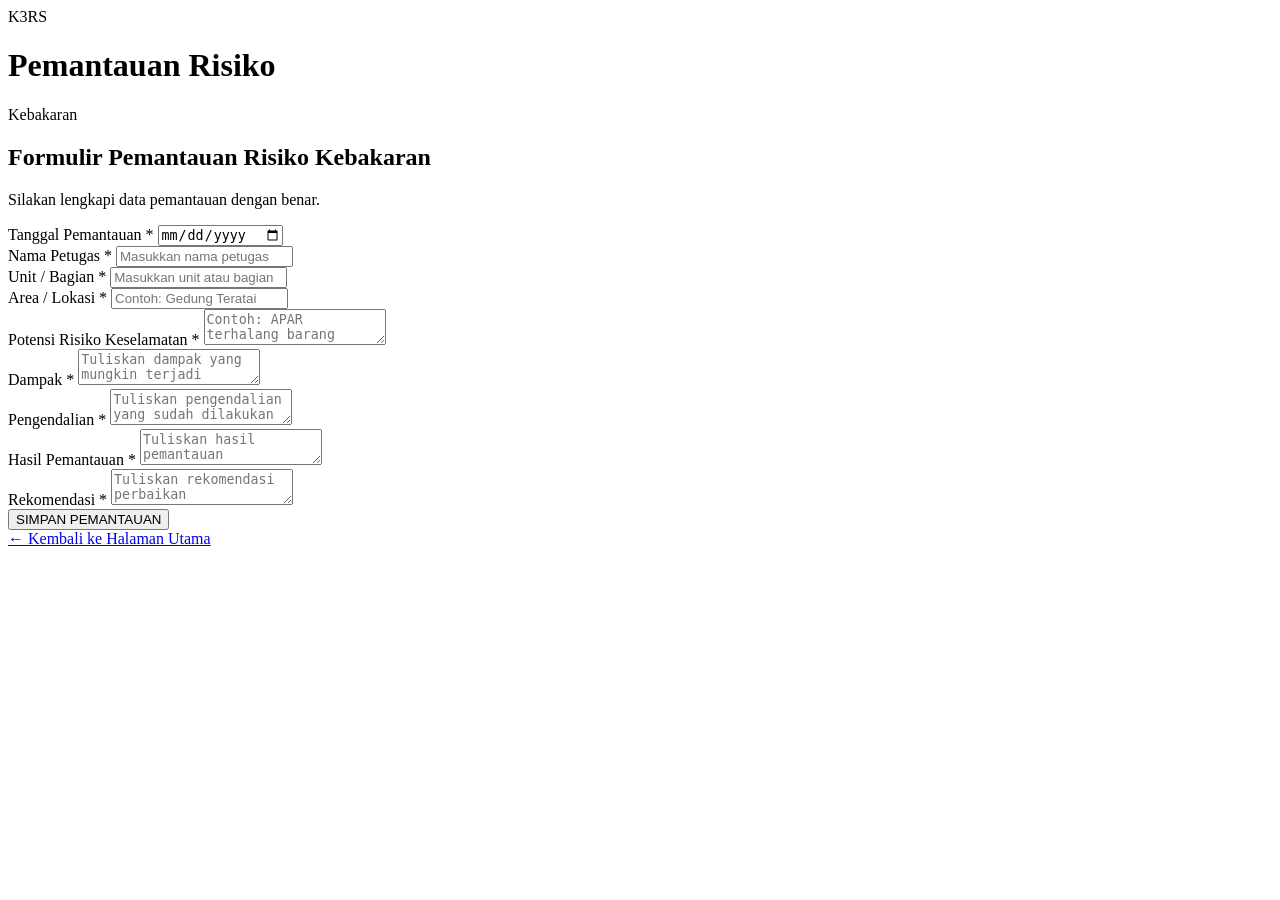
==== kebakaran.html @ 6cdf7993 "first commit" ====
<!DOCTYPE html>
<html lang="id">

<head>

    <meta charset="UTF-8">

    <meta name="viewport"
          content="width=device-width, initial-scale=1.0">

    <title>Pemantauan Risiko Kebakaran K3RS</title>

    <link rel="stylesheet" href="style.css">

</head>


<body>

<header class="header">

    <div class="header-content">

        <div class="logo">
            K3RS
        </div>

        <div>

            <h1>
                Pemantauan Risiko
            </h1>

            <p>
                Kebakaran
            </p>

        </div>

    </div>

</header>


<main class="form-container">

    <div class="form-card">

        <h2>
            Formulir Pemantauan Risiko Kebakaran
        </h2>

        <p class="form-description">
            Silakan lengkapi data pemantauan dengan benar.
        </p>


        <form onsubmit="simpanPemantauan(event)">


            <div class="form-group">

                <label>
                    Tanggal Pemantauan *
                </label>

                <input
                    type="date"
                    id="tanggal"
                    required>

            </div>


            <div class="form-group">

                <label>
                    Nama Petugas *
                </label>

                <input
                    type="text"
                    id="petugas"
                    placeholder="Masukkan nama petugas"
                    required>

            </div>


            <div class="form-group">

                <label>
                    Unit / Bagian *
                </label>

                <input
                    type="text"
                    id="unit"
                    placeholder="Masukkan unit atau bagian"
                    required>

            </div>


            <div class="form-group">

                <label>
                    Area / Lokasi *
                </label>

                <input
                    type="text"
                    id="lokasi"
                    placeholder="Contoh: Gedung Teratai"
                    required>

            </div>


            <div class="form-group">

                <label>
                    Potensi Risiko Keselamatan *
                </label>

                <textarea
                    id="risiko"
                    placeholder="Contoh: APAR terhalang barang"
                    required></textarea>

            </div>


            <div class="form-group">

                <label>
                    Dampak *
                </label>

                <textarea
                    id="dampak"
                    placeholder="Tuliskan dampak yang mungkin terjadi"
                    required></textarea>

            </div>


            <div class="form-group">

                <label>
                    Pengendalian *
                </label>

                <textarea
                    id="pengendalian"
                    placeholder="Tuliskan pengendalian yang sudah dilakukan"
                    required></textarea>

            </div>


            <div class="form-group">

                <label>
                    Hasil Pemantauan *
                </label>

                <textarea
                    id="hasil"
                    placeholder="Tuliskan hasil pemantauan"
                    required></textarea>

            </div>


            <div class="form-group">

                <label>
                    Rekomendasi *
                </label>

                <textarea
                    id="rekomendasi"
                    placeholder="Tuliskan rekomendasi perbaikan"
                    required></textarea>

            </div>


            <button
                type="submit"
                class="btn-submit">

                SIMPAN PEMANTAUAN

            </button>


        </form>


        <a
            href="index.html"
            class="btn-back">

            ← Kembali ke Halaman Utama

        </a>


    </div>

</main>


<script src="form-handler.js"></script>
<script>
  function simpanPemantauan(event) {
    event.preventDefault();
    kirimData("Kebakaran");
  }
</script>


</body>

</html>
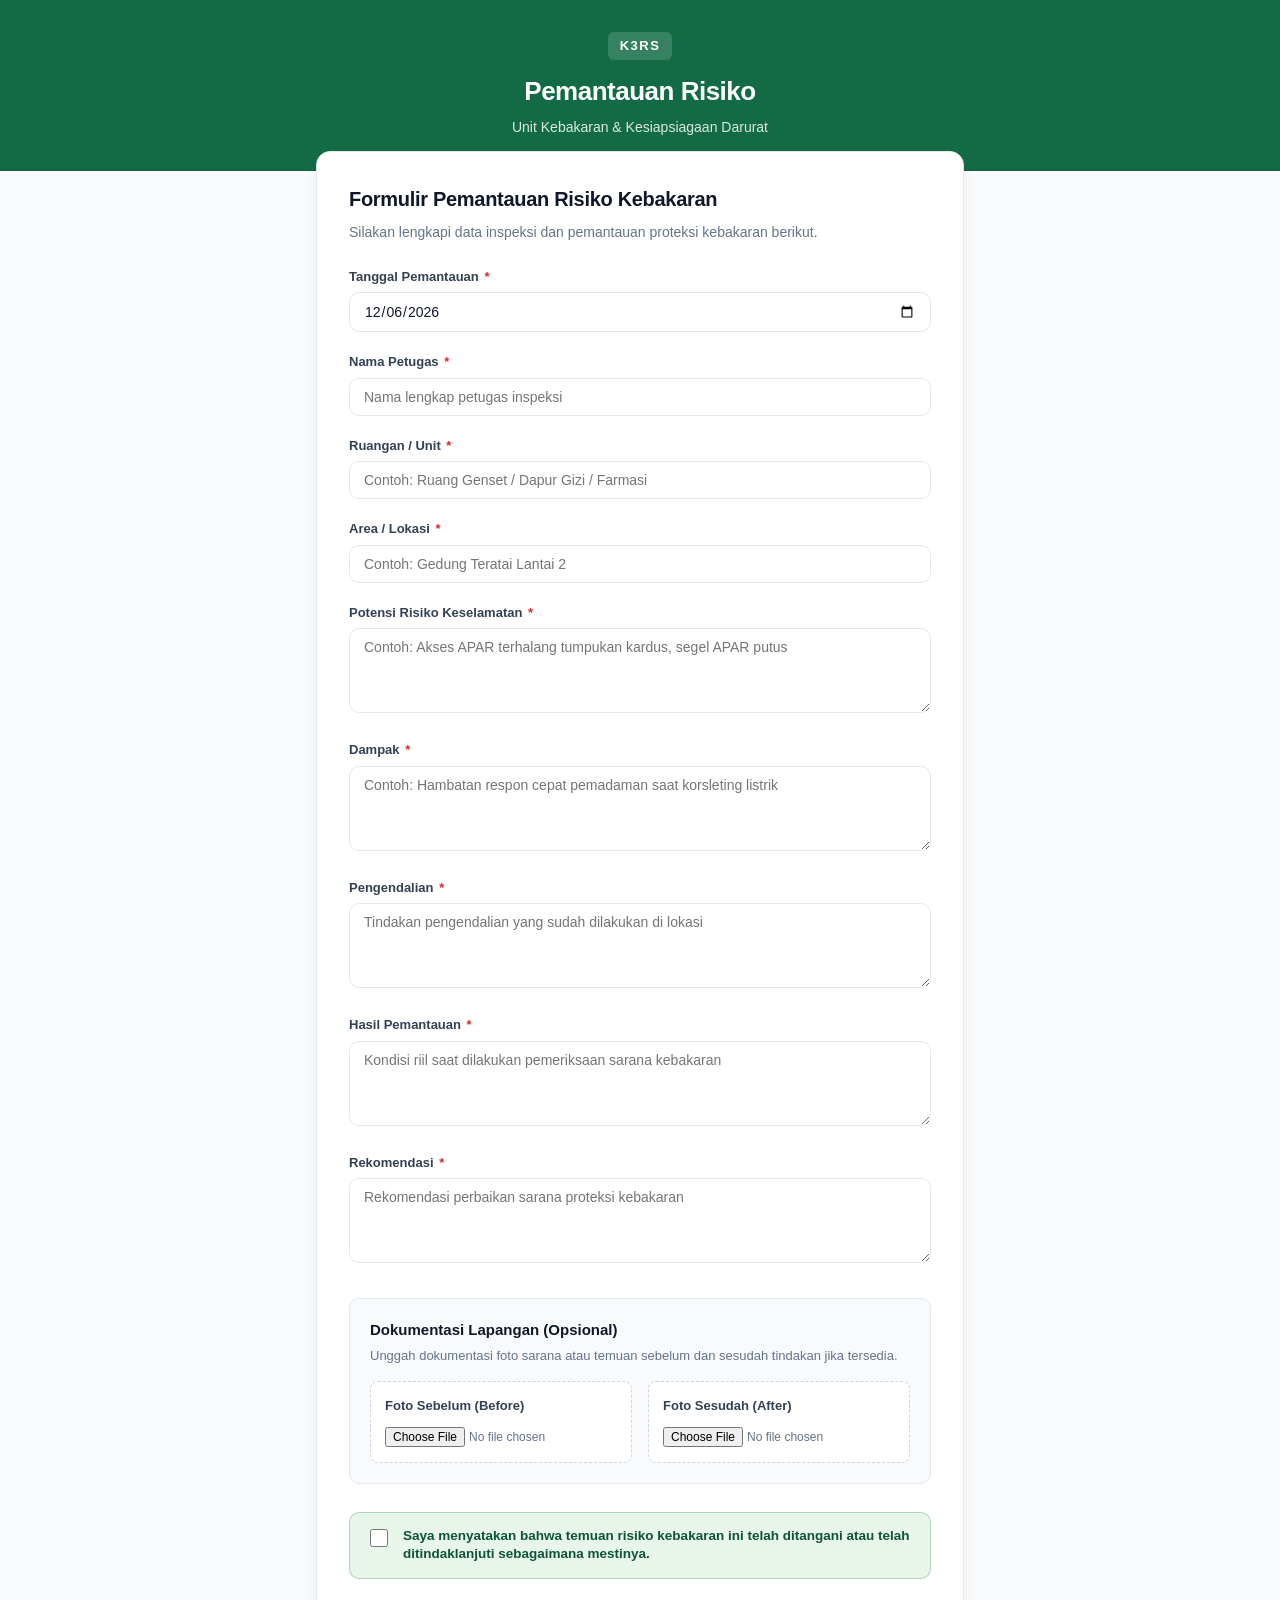
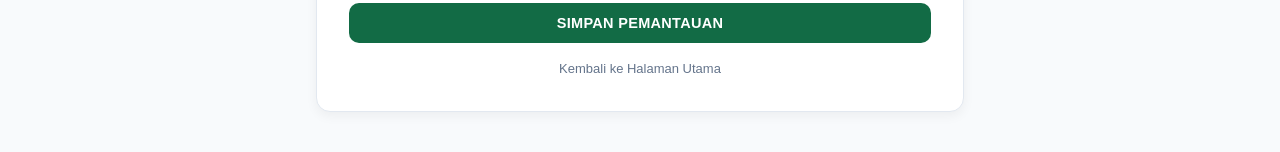
==== commit 1e8e4af1: "new validation request" ====
--- a/kebakaran.html
+++ b/kebakaran.html
@@ -1,227 +1,110 @@
 <!DOCTYPE html>
 <html lang="id">
-
 <head>
-
-    <meta charset="UTF-8">
-
-    <meta name="viewport"
-          content="width=device-width, initial-scale=1.0">
-
-    <title>Pemantauan Risiko Kebakaran K3RS</title>
-
-    <link rel="stylesheet" href="style.css">
-
+  <meta charset="UTF-8">
+  <meta name="viewport" content="width=device-width, initial-scale=1.0">
+  <title>Pemantauan Risiko Kebakaran - K3RS</title>
+  <link rel="stylesheet" href="style.css">
 </head>
-
-
 <body>
 
 <header class="header">
-
-    <div class="header-content">
-
-        <div class="logo">
-            K3RS
-        </div>
-
-        <div>
-
-            <h1>
-                Pemantauan Risiko
-            </h1>
-
-            <p>
-                Kebakaran
-            </p>
-
-        </div>
-
-    </div>
-
+  <div class="header-content">
+    <div class="logo">K3RS</div>
+    <h1>Pemantauan Risiko</h1>
+    <p>Unit Kebakaran & Kesiapsiagaan Darurat</p>
+  </div>
 </header>
 
+<main class="form-container">
+  <div class="form-card">
+    <h2>Formulir Pemantauan Risiko Kebakaran</h2>
+    <p class="form-description">Silakan lengkapi data inspeksi dan pemantauan proteksi kebakaran berikut.</p>
 
-<main class="form-container">
+    <div id="statusMessage" class="status-message"></div>
 
-    <div class="form-card">
+    <form onsubmit="event.preventDefault(); kirimData('Kebakaran');">
+      
+      <div class="form-group">
+        <label for="tanggal">Tanggal Pemantauan <span class="required">*</span></label>
+        <input type="date" id="tanggal" class="form-control" required>
+      </div>
 
-        <h2>
-            Formulir Pemantauan Risiko Kebakaran
-        </h2>
+      <div class="form-group">
+        <label for="petugas">Nama Petugas <span class="required">*</span></label>
+        <input type="text" id="petugas" class="form-control" placeholder="Nama lengkap petugas inspeksi" required>
+      </div>
 
-        <p class="form-description">
-            Silakan lengkapi data pemantauan dengan benar.
-        </p>
+      <div class="form-group">
+        <label for="unit">Ruangan / Unit <span class="required">*</span></label>
+        <input type="text" id="unit" class="form-control" placeholder="Contoh: Ruang Genset / Dapur Gizi / Farmasi" required>
+      </div>
 
+      <div class="form-group">
+        <label for="lokasi">Area / Lokasi <span class="required">*</span></label>
+        <input type="text" id="lokasi" class="form-control" placeholder="Contoh: Gedung Teratai Lantai 2" required>
+      </div>
 
-        <form onsubmit="simpanPemantauan(event)">
+      <div class="form-group">
+        <label for="risiko">Potensi Risiko Keselamatan <span class="required">*</span></label>
+        <textarea id="risiko" class="form-control" placeholder="Contoh: Akses APAR terhalang tumpukan kardus, segel APAR putus" required></textarea>
+      </div>
 
+      <div class="form-group">
+        <label for="dampak">Dampak <span class="required">*</span></label>
+        <textarea id="dampak" class="form-control" placeholder="Contoh: Hambatan respon cepat pemadaman saat korsleting listrik" required></textarea>
+      </div>
 
-            <div class="form-group">
+      <div class="form-group">
+        <label for="pengendalian">Pengendalian <span class="required">*</span></label>
+        <textarea id="pengendalian" class="form-control" placeholder="Tindakan pengendalian yang sudah dilakukan di lokasi" required></textarea>
+      </div>
 
-                <label>
-                    Tanggal Pemantauan *
-                </label>
+      <div class="form-group">
+        <label for="hasil">Hasil Pemantauan <span class="required">*</span></label>
+        <textarea id="hasil" class="form-control" placeholder="Kondisi riil saat dilakukan pemeriksaan sarana kebakaran" required></textarea>
+      </div>
 
-                <input
-                    type="date"
-                    id="tanggal"
-                    required>
+      <div class="form-group">
+        <label for="rekomendasi">Rekomendasi <span class="required">*</span></label>
+        <textarea id="rekomendasi" class="form-control" placeholder="Rekomendasi perbaikan sarana proteksi kebakaran" required></textarea>
+      </div>
 
-            </div>
+      <!-- Dokumentasi Foto (Opsional) -->
+      <div class="photo-section">
+        <div class="photo-section-header">
+          <h3>Dokumentasi Lapangan (Opsional)</h3>
+          <p>Unggah dokumentasi foto sarana atau temuan sebelum dan sesudah tindakan jika tersedia.</p>
+        </div>
+        <div class="photo-grid">
+          <div class="photo-upload-box">
+            <label for="fotoBefore">Foto Sebelum (Before)</label>
+            <input type="file" id="fotoBefore" class="file-input" accept="image/*" capture="environment">
+            <img id="previewBefore" class="photo-preview" alt="Pratinjau Foto Before">
+          </div>
+          <div class="photo-upload-box">
+            <label for="fotoAfter">Foto Sesudah (After)</label>
+            <input type="file" id="fotoAfter" class="file-input" accept="image/*" capture="environment">
+            <img id="previewAfter" class="photo-preview" alt="Pratinjau Foto After">
+          </div>
+        </div>
+      </div>
 
+      <!-- Checkbox Konfirmasi Penanganan (Wajib) -->
+      <div class="verification-box">
+        <input type="checkbox" id="statusCheck" required>
+        <label for="statusCheck">
+          Saya menyatakan bahwa temuan risiko kebakaran ini telah ditangani atau telah ditindaklanjuti sebagaimana mestinya.
+        </label>
+      </div>
 
-            <div class="form-group">
+      <button type="submit" class="btn-submit">SIMPAN PEMANTAUAN</button>
+    </form>
 
-                <label>
-                    Nama Petugas *
-                </label>
-
-                <input
-                    type="text"
-                    id="petugas"
-                    placeholder="Masukkan nama petugas"
-                    required>
-
-            </div>
-
-
-            <div class="form-group">
-
-                <label>
-                    Unit / Bagian *
-                </label>
-
-                <input
-                    type="text"
-                    id="unit"
-                    placeholder="Masukkan unit atau bagian"
-                    required>
-
-            </div>
-
-
-            <div class="form-group">
-
-                <label>
-                    Area / Lokasi *
-                </label>
-
-                <input
-                    type="text"
-                    id="lokasi"
-                    placeholder="Contoh: Gedung Teratai"
-                    required>
-
-            </div>
-
-
-            <div class="form-group">
-
-                <label>
-                    Potensi Risiko Keselamatan *
-                </label>
-
-                <textarea
-                    id="risiko"
-                    placeholder="Contoh: APAR terhalang barang"
-                    required></textarea>
-
-            </div>
-
-
-            <div class="form-group">
-
-                <label>
-                    Dampak *
-                </label>
-
-                <textarea
-                    id="dampak"
-                    placeholder="Tuliskan dampak yang mungkin terjadi"
-                    required></textarea>
-
-            </div>
-
-
-            <div class="form-group">
-
-                <label>
-                    Pengendalian *
-                </label>
-
-                <textarea
-                    id="pengendalian"
-                    placeholder="Tuliskan pengendalian yang sudah dilakukan"
-                    required></textarea>
-
-            </div>
-
-
-            <div class="form-group">
-
-                <label>
-                    Hasil Pemantauan *
-                </label>
-
-                <textarea
-                    id="hasil"
-                    placeholder="Tuliskan hasil pemantauan"
-                    required></textarea>
-
-            </div>
-
-
-            <div class="form-group">
-
-                <label>
-                    Rekomendasi *
-                </label>
-
-                <textarea
-                    id="rekomendasi"
-                    placeholder="Tuliskan rekomendasi perbaikan"
-                    required></textarea>
-
-            </div>
-
-
-            <button
-                type="submit"
-                class="btn-submit">
-
-                SIMPAN PEMANTAUAN
-
-            </button>
-
-
-        </form>
-
-
-        <a
-            href="index.html"
-            class="btn-back">
-
-            ← Kembali ke Halaman Utama
-
-        </a>
-
-
-    </div>
-
+    <a href="index.html" class="btn-back">Kembali ke Halaman Utama</a>
+  </div>
 </main>
 
-
 <script src="form-handler.js"></script>
-<script>
-  function simpanPemantauan(event) {
-    event.preventDefault();
-    kirimData("Kebakaran");
-  }
-</script>
-
-
 </body>
-
-</html>
+</html>
--- a/style.css
+++ b/style.css
@@ -0,0 +1,313 @@
+:root {
+  --primary: #126b45;
+  --primary-hover: #0d5437;
+  --primary-light: #e8f5e9;
+  --surface: #ffffff;
+  --background: #f8fafc;
+  --border: #e2e8f0;
+  --border-focus: #126b45;
+  --text-main: #0f172a;
+  --text-muted: #64748b;
+  --danger: #dc2626;
+  --radius-md: 10px;
+  --radius-lg: 14px;
+  --shadow-sm: 0 1px 3px rgba(0, 0, 0, 0.05);
+  --shadow-md: 0 4px 12px rgba(0, 0, 0, 0.05);
+  --transition: all 0.2s ease-in-out;
+}
+
+* {
+  box-sizing: border-box;
+}
+
+body {
+  margin: 0;
+  font-family: -apple-system, BlinkMacSystemFont, "Segoe UI", Roboto, "Helvetica Neue", Arial, sans-serif;
+  background-color: var(--background);
+  color: var(--text-main);
+  line-height: 1.5;
+  -webkit-font-smoothing: antialiased;
+}
+
+/* Header */
+.header {
+  background-color: var(--primary);
+  color: #ffffff;
+  padding: 32px 20px;
+  text-align: center;
+  border-bottom: 1px solid rgba(0, 0, 0, 0.05);
+}
+
+.header-content {
+  max-width: 800px;
+  margin: 0 auto;
+}
+
+.logo {
+  display: inline-block;
+  font-size: 13px;
+  font-weight: 700;
+  letter-spacing: 1.5px;
+  text-transform: uppercase;
+  background-color: rgba(255, 255, 255, 0.15);
+  padding: 4px 12px;
+  border-radius: 6px;
+  margin-bottom: 12px;
+}
+
+.header h1 {
+  margin: 0 0 6px 0;
+  font-size: 26px;
+  font-weight: 700;
+  letter-spacing: -0.5px;
+}
+
+.header p {
+  margin: 0;
+  font-size: 14px;
+  color: rgba(255, 255, 255, 0.85);
+}
+
+/* Form Layout */
+.form-container {
+  width: 100%;
+  max-width: 680px;
+  margin: -20px auto 40px auto;
+  padding: 0 16px;
+}
+
+.form-card {
+  background: var(--surface);
+  border-radius: var(--radius-lg);
+  padding: 32px;
+  border: 1px solid var(--border);
+  box-shadow: var(--shadow-md);
+}
+
+.form-card h2 {
+  margin: 0 0 8px 0;
+  font-size: 20px;
+  font-weight: 700;
+  letter-spacing: -0.3px;
+}
+
+.form-description {
+  margin: 0 0 24px 0;
+  font-size: 14px;
+  color: var(--text-muted);
+}
+
+/* Form Group & Inputs */
+.form-group {
+  margin-bottom: 20px;
+}
+
+.form-group label {
+  display: block;
+  font-size: 13px;
+  font-weight: 600;
+  color: #334155;
+  margin-bottom: 6px;
+}
+
+.required {
+  color: var(--danger);
+  margin-left: 2px;
+}
+
+.form-control {
+  width: 100%;
+  padding: 10px 14px;
+  font-size: 14px;
+  font-family: inherit;
+  color: var(--text-main);
+  background-color: #ffffff;
+  border: 1px solid var(--border);
+  border-radius: var(--radius-md);
+  transition: var(--transition);
+}
+
+.form-control:focus {
+  outline: none;
+  border-color: var(--border-focus);
+  box-shadow: 0 0 0 3px rgba(18, 107, 69, 0.12);
+}
+
+textarea.form-control {
+  resize: vertical;
+  min-height: 85px;
+}
+
+/* Photo Section */
+.photo-section {
+  background-color: #f8fafc;
+  border: 1px solid var(--border);
+  border-radius: var(--radius-md);
+  padding: 20px;
+  margin: 28px 0;
+}
+
+.photo-section-header {
+  margin-bottom: 16px;
+}
+
+.photo-section-header h3 {
+  margin: 0 0 4px 0;
+  font-size: 15px;
+  font-weight: 600;
+}
+
+.photo-section-header p {
+  margin: 0;
+  font-size: 13px;
+  color: var(--text-muted);
+}
+
+.photo-grid {
+  display: grid;
+  grid-template-columns: repeat(2, 1fr);
+  gap: 16px;
+}
+
+.photo-upload-box {
+  background: #ffffff;
+  border: 1px dashed #cbd5e1;
+  border-radius: 8px;
+  padding: 14px;
+  text-align: center;
+  transition: var(--transition);
+}
+
+.photo-upload-box:hover {
+  border-color: var(--primary);
+}
+
+.photo-upload-box label {
+  display: block;
+  font-size: 13px;
+  font-weight: 600;
+  color: #334155;
+  margin-bottom: 8px;
+  text-align: left;
+}
+
+.file-input {
+  font-size: 12px;
+  color: var(--text-muted);
+  width: 100%;
+}
+
+.photo-preview {
+  display: none;
+  width: 100%;
+  height: 120px;
+  object-fit: cover;
+  border-radius: 6px;
+  margin-top: 10px;
+  border: 1px solid var(--border);
+}
+
+/* Verification Checkbox */
+.verification-box {
+  background-color: var(--primary-light);
+  border: 1px solid rgba(18, 107, 69, 0.25);
+  border-radius: var(--radius-md);
+  padding: 14px 16px;
+  margin: 24px 0;
+  display: flex;
+  align-items: flex-start;
+  gap: 12px;
+}
+
+.verification-box input[type="checkbox"] {
+  width: 18px;
+  height: 18px;
+  margin-top: 2px;
+  accent-color: var(--primary);
+  cursor: pointer;
+  flex-shrink: 0;
+}
+
+.verification-box label {
+  font-size: 13.5px;
+  font-weight: 600;
+  color: #0d5437;
+  cursor: pointer;
+  user-select: none;
+  line-height: 1.4;
+}
+
+/* Buttons */
+.btn-submit {
+  width: 100%;
+  background-color: var(--primary);
+  color: #ffffff;
+  border: none;
+  border-radius: var(--radius-md);
+  padding: 12px;
+  font-size: 14.5px;
+  font-weight: 600;
+  letter-spacing: 0.3px;
+  cursor: pointer;
+  transition: var(--transition);
+}
+
+.btn-submit:hover:not(:disabled) {
+  background-color: var(--primary-hover);
+}
+
+.btn-submit:disabled {
+  background-color: #94a3b8;
+  cursor: not-allowed;
+}
+
+.btn-back {
+  display: block;
+  text-align: center;
+  margin-top: 16px;
+  font-size: 13px;
+  font-weight: 500;
+  color: var(--text-muted);
+  text-decoration: none;
+  transition: var(--transition);
+}
+
+.btn-back:hover {
+  color: var(--text-main);
+}
+
+/* Status Notifications */
+.status-message {
+  display: none;
+  padding: 12px 16px;
+  border-radius: var(--radius-md);
+  font-size: 13.5px;
+  margin-bottom: 20px;
+}
+
+.status-loading {
+  background-color: #fffbeb;
+  border: 1px solid #fde68a;
+  color: #92400e;
+}
+
+.status-success {
+  background-color: #f0fdf4;
+  border: 1px solid #bbf7d0;
+  color: #166534;
+}
+
+.status-error {
+  background-color: #fef2f2;
+  border: 1px solid #fecaca;
+  color: #991b1b;
+}
+
+@media (max-width: 640px) {
+  .form-card {
+    padding: 20px 16px;
+  }
+  .photo-grid {
+    grid-template-columns: 1fr;
+  }
+}
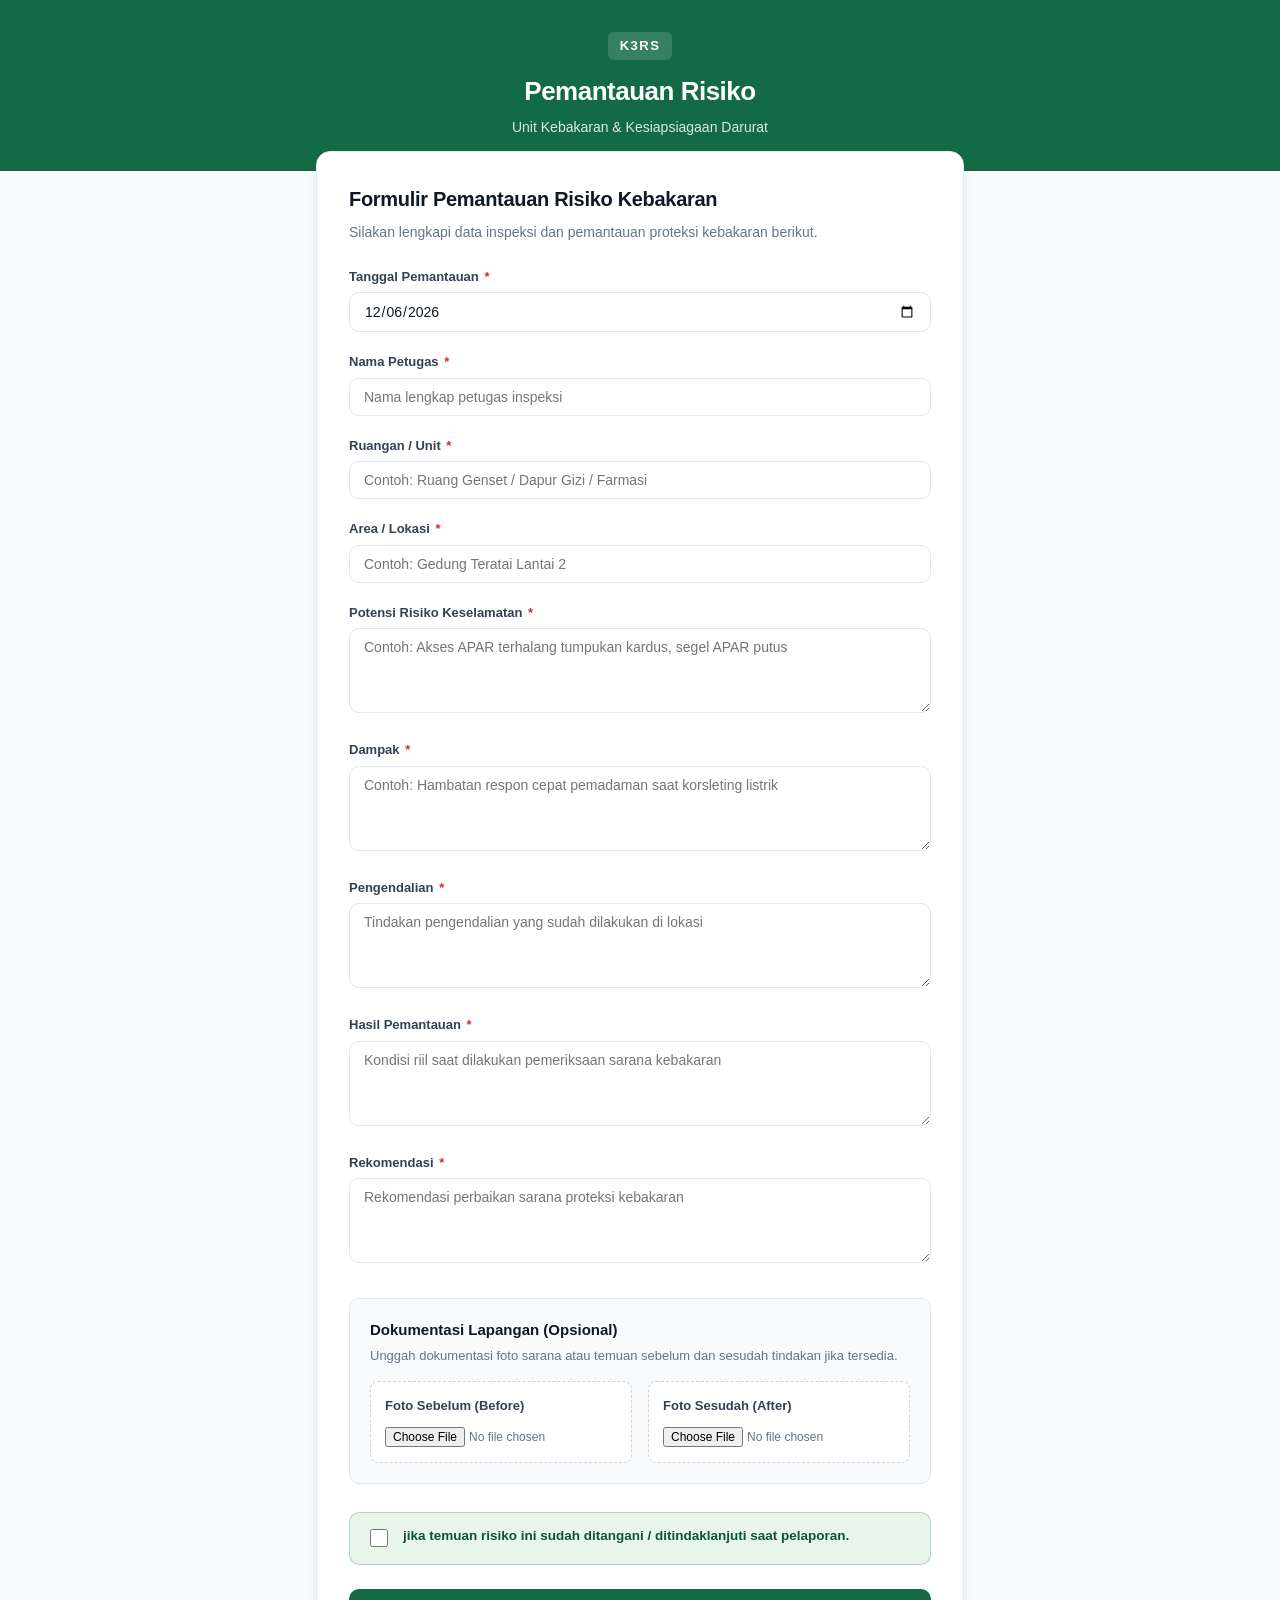
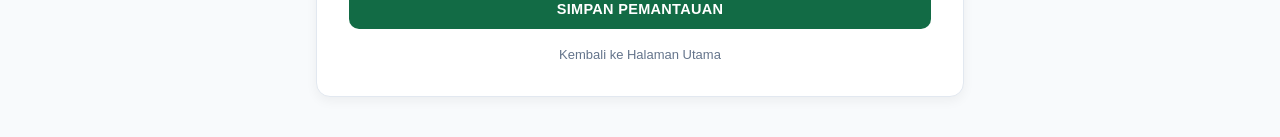
==== commit 842b51fd: "fix: make verification checkbox optional and dynamic status" ====
--- a/kebakaran.html
+++ b/kebakaran.html
@@ -92,9 +92,9 @@
 
       <!-- Checkbox Konfirmasi Penanganan (Wajib) -->
       <div class="verification-box">
-        <input type="checkbox" id="statusCheck" required>
+        <input type="checkbox" id="statusCheck">
         <label for="statusCheck">
-          Saya menyatakan bahwa temuan risiko kebakaran ini telah ditangani atau telah ditindaklanjuti sebagaimana mestinya.
+          jika temuan risiko ini sudah ditangani / ditindaklanjuti saat pelaporan.
         </label>
       </div>
 
